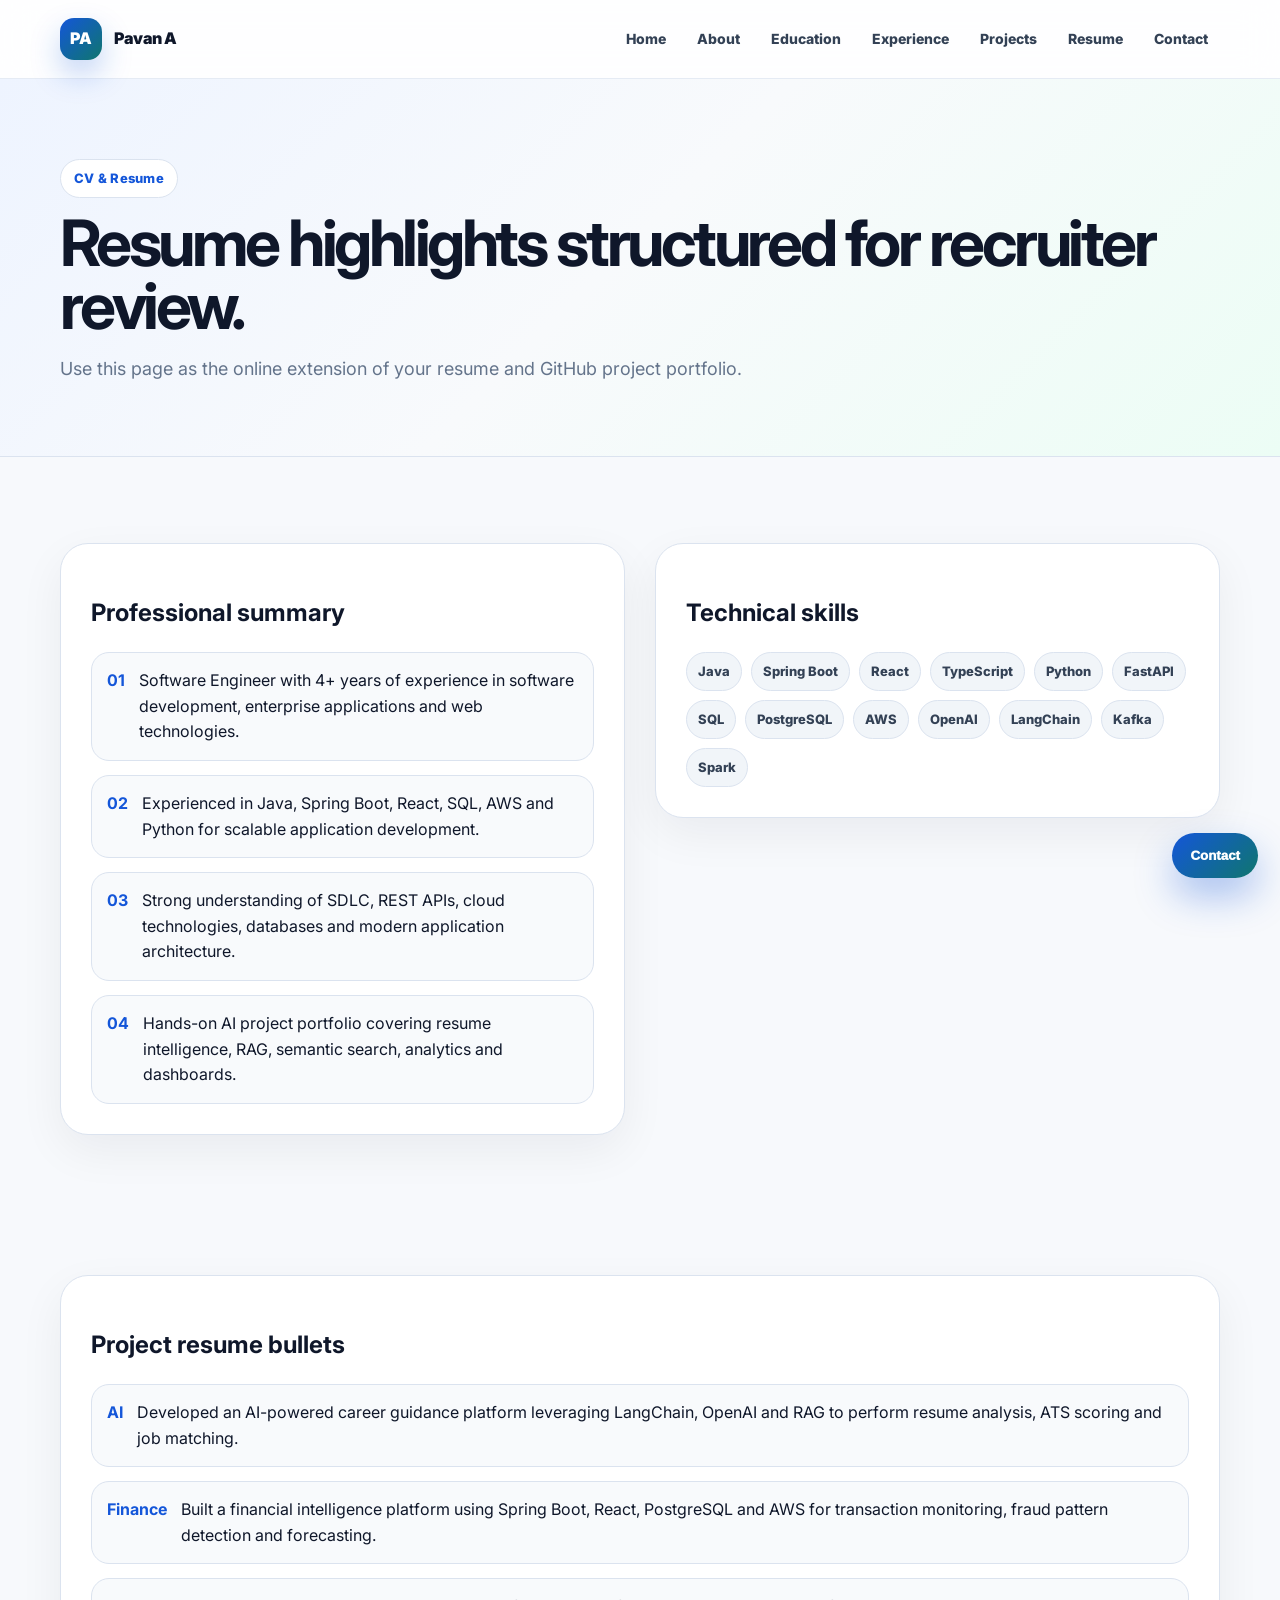
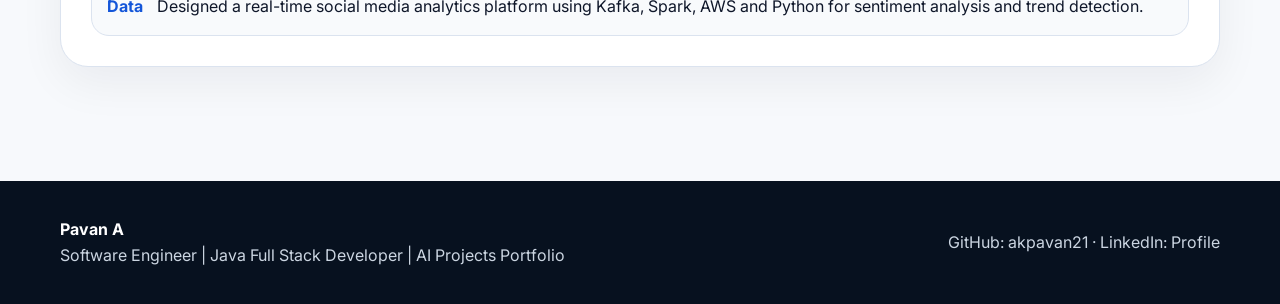
==== pavan-final-professional-portfolio/resume.html @ 79d5ab6f "Add files via upload" ====
<!doctype html><html lang="en"><head><meta charset="utf-8"><meta name="viewport" content="width=device-width, initial-scale=1"><title>Resume | Pavan A Portfolio</title><meta name="description" content="Professional portfolio for Pavan A, Software Engineer and Java Full Stack Developer with AI, AWS, React and Python projects."><link rel="preconnect" href="https://fonts.googleapis.com"><link rel="preconnect" href="https://fonts.gstatic.com" crossorigin><link href="https://fonts.googleapis.com/css2?family=Inter:wght@400;600;700;800;900&display=swap" rel="stylesheet"><link rel="stylesheet" href="styles.css"></head><body><nav class="nav"><div class="container nav-wrap"><a class="brand" href="index.html"><span class="brand-mark">PA</span><span>Pavan A</span></a><button class="menu">Menu</button><div class="nav-links"><a href="index.html">Home</a><a href="about.html">About</a><a href="education.html">Education</a><a href="experience.html">Experience</a><a href="projects.html">Projects</a><a href="resume.html">Resume</a><a href="contact.html">Contact</a></div></div></nav>
<header class="page-hero"><div class="container"><span class="eyebrow">CV & Resume</span><h1>Resume highlights structured for recruiter review.</h1><p>Use this page as the online extension of your resume and GitHub project portfolio.</p></div></header>
<section class="section"><div class="container two-col"><div class="panel"><h2>Professional summary</h2><div class="resume-list"><div class="resume-line"><b>01</b><span>Software Engineer with 4+ years of experience in software development, enterprise applications and web technologies.</span></div><div class="resume-line"><b>02</b><span>Experienced in Java, Spring Boot, React, SQL, AWS and Python for scalable application development.</span></div><div class="resume-line"><b>03</b><span>Strong understanding of SDLC, REST APIs, cloud technologies, databases and modern application architecture.</span></div><div class="resume-line"><b>04</b><span>Hands-on AI project portfolio covering resume intelligence, RAG, semantic search, analytics and dashboards.</span></div></div></div><div class="panel"><h2>Technical skills</h2><div class="tags"><span class="tag">Java</span><span class="tag">Spring Boot</span><span class="tag">React</span><span class="tag">TypeScript</span><span class="tag">Python</span><span class="tag">FastAPI</span><span class="tag">SQL</span><span class="tag">PostgreSQL</span><span class="tag">AWS</span><span class="tag">OpenAI</span><span class="tag">LangChain</span><span class="tag">Kafka</span><span class="tag">Spark</span></div></div></div></section>
<section class="section-tight"><div class="container panel"><h2>Project resume bullets</h2><div class="resume-list"><div class="resume-line"><b>AI</b><span>Developed an AI-powered career guidance platform leveraging LangChain, OpenAI and RAG to perform resume analysis, ATS scoring and job matching.</span></div><div class="resume-line"><b>Finance</b><span>Built a financial intelligence platform using Spring Boot, React, PostgreSQL and AWS for transaction monitoring, fraud pattern detection and forecasting.</span></div><div class="resume-line"><b>Data</b><span>Designed a real-time social media analytics platform using Kafka, Spark, AWS and Python for sentiment analysis and trend detection.</span></div></div></div></section>
<div class="floating"><div class="float-card"><h3>Contact Pavan</h3><p>Software Engineer focused on Java Full Stack, AWS, Python, AI and data-driven platforms.</p><p><b>Email:</b><br>PAkkapelly_GPS@nec.edu</p><a class="btn btn-primary" href="contact.html">Open Contact Page</a></div><button class="float-toggle">Contact</button></div><footer class="footer"><div class="container footer-wrap"><div><b>Pavan A</b><br>Software Engineer | Java Full Stack Developer | AI Projects Portfolio</div><div>GitHub: <a href="https://github.com/akpavan21" target="_blank">akpavan21</a> · LinkedIn: <a href="https://www.linkedin.com/in/pavan-a-5693b21a5" target="_blank">Profile</a></div></div></footer><script src="script.js"></script></body></html>
---- pavan-final-professional-portfolio/styles.css ----
:root{
  --bg:#f7f9fc; --surface:#ffffff; --text:#0f172a; --muted:#64748b; --line:#dbe3ef;
  --primary:#1456d9; --primary-2:#0f766e; --accent:#7c3aed; --soft:#eef4ff; --soft2:#ecfdf5;
  --dark:#07111f; --shadow:0 20px 60px rgba(15,23,42,.10); --radius:24px;
}
*{box-sizing:border-box} html{scroll-behavior:smooth} body{margin:0;font-family:Inter,ui-sans-serif,system-ui,-apple-system,BlinkMacSystemFont,"Segoe UI",sans-serif;color:var(--text);background:var(--bg);line-height:1.6}
a{color:inherit;text-decoration:none} img{max-width:100%;display:block}.container{width:min(1160px,92%);margin:0 auto}.eyebrow{display:inline-flex;gap:8px;align-items:center;border:1px solid var(--line);background:#fff;border-radius:999px;padding:8px 13px;color:var(--primary);font-weight:800;font-size:13px;letter-spacing:.02em}.section{padding:86px 0}.section-tight{padding:54px 0}.section-title{font-size:clamp(34px,4vw,54px);line-height:1.05;margin:14px 0 18px;letter-spacing:-.04em}.section-copy{font-size:18px;color:var(--muted);max-width:760px}.btn{display:inline-flex;align-items:center;justify-content:center;gap:10px;border-radius:14px;padding:14px 18px;font-weight:850;border:1px solid transparent;transition:.2s}.btn-primary{background:var(--primary);color:#fff;box-shadow:0 12px 28px rgba(20,86,217,.25)}.btn-primary:hover{transform:translateY(-2px);box-shadow:0 18px 36px rgba(20,86,217,.34)}.btn-secondary{background:#fff;color:var(--text);border-color:var(--line)}.btn-secondary:hover{border-color:var(--primary);color:var(--primary)}
.nav{position:sticky;top:0;z-index:30;background:rgba(255,255,255,.86);backdrop-filter:blur(18px);border-bottom:1px solid rgba(219,227,239,.7)}.nav-wrap{height:78px;display:flex;align-items:center;justify-content:space-between}.brand{display:flex;align-items:center;gap:12px;font-weight:950;letter-spacing:-.03em}.brand-mark{width:42px;height:42px;border-radius:14px;background:linear-gradient(135deg,var(--primary),var(--primary-2));color:#fff;display:grid;place-items:center;box-shadow:0 14px 30px rgba(20,86,217,.26)}.nav-links{display:flex;align-items:center;gap:7px}.nav-links a{font-weight:800;color:#334155;padding:10px 12px;border-radius:12px;font-size:14px}.nav-links a:hover,.nav-links a.active{background:var(--soft);color:var(--primary)}.menu{display:none;border:0;background:#fff;border:1px solid var(--line);border-radius:12px;padding:10px 12px;font-weight:900}
.hero{position:relative;overflow:hidden;background:radial-gradient(circle at 15% 15%,#dbeafe 0,#f7f9fc 34%,transparent 55%),radial-gradient(circle at 85% 5%,#ccfbf1 0,#f7f9fc 30%,transparent 55%);padding:90px 0 72px}.hero-grid{display:grid;grid-template-columns:1.08fr .92fr;gap:46px;align-items:center}.hero h1{font-size:clamp(46px,6.7vw,82px);line-height:.96;margin:18px 0;letter-spacing:-.065em}.hero h1 span{background:linear-gradient(120deg,var(--primary),var(--primary-2),var(--accent));-webkit-background-clip:text;background-clip:text;color:transparent}.hero p{font-size:19px;color:var(--muted);max-width:690px}.hero-actions{display:flex;flex-wrap:wrap;gap:12px;margin:30px 0}.hero-stats{display:grid;grid-template-columns:repeat(3,1fr);gap:12px;margin-top:28px}.stat{background:rgba(255,255,255,.85);border:1px solid var(--line);border-radius:18px;padding:18px;box-shadow:0 10px 30px rgba(15,23,42,.06)}.stat strong{font-size:28px;display:block;letter-spacing:-.04em}.stat span{font-size:13px;color:var(--muted);font-weight:750}.visual-card{background:#07111f;color:#fff;border-radius:34px;padding:24px;box-shadow:var(--shadow);position:relative;overflow:hidden}.visual-card:before{content:"";position:absolute;inset:-90px -60px auto auto;width:250px;height:250px;border-radius:50%;background:rgba(20,184,166,.35);filter:blur(10px)}.terminal{background:rgba(255,255,255,.08);border:1px solid rgba(255,255,255,.12);border-radius:22px;padding:18px;position:relative}.terminal-head{display:flex;gap:7px;margin-bottom:16px}.dot{width:11px;height:11px;border-radius:50%;background:#ef4444}.dot:nth-child(2){background:#f59e0b}.dot:nth-child(3){background:#22c55e}.code-line{font-family:"SFMono-Regular",Consolas,monospace;font-size:13px;color:#cbd5e1;margin:8px 0}.code-line b{color:#5eead4}.architecture-mini{display:grid;gap:10px;margin-top:18px}.mini-node{background:rgba(255,255,255,.10);border:1px solid rgba(255,255,255,.13);border-radius:15px;padding:12px;font-weight:800;display:flex;justify-content:space-between;align-items:center}.mini-node span{color:#93c5fd;font-size:12px}.pulse{position:absolute;right:20px;bottom:18px;width:76px;height:76px;border-radius:50%;border:1px solid rgba(255,255,255,.2);display:grid;place-items:center}.pulse:before{content:"";width:32px;height:32px;border-radius:50%;background:#5eead4;box-shadow:0 0 0 12px rgba(94,234,212,.1);animation:pulse 1.8s infinite}@keyframes pulse{50%{transform:scale(.82);opacity:.7}}
.card-grid{display:grid;grid-template-columns:repeat(3,1fr);gap:22px}.card{background:var(--surface);border:1px solid var(--line);border-radius:var(--radius);padding:26px;box-shadow:0 10px 34px rgba(15,23,42,.05)}.card:hover{transform:translateY(-3px);transition:.2s;box-shadow:var(--shadow)}.icon{width:52px;height:52px;border-radius:16px;display:grid;place-items:center;background:var(--soft);color:var(--primary);font-size:22px;margin-bottom:16px}.card h3{margin:8px 0 8px;font-size:22px;letter-spacing:-.03em}.card p{color:var(--muted);margin:0}.two-col{display:grid;grid-template-columns:1fr 1fr;gap:30px;align-items:start}.panel{background:#fff;border:1px solid var(--line);border-radius:28px;padding:30px;box-shadow:0 16px 46px rgba(15,23,42,.06)}.dark-panel{background:linear-gradient(135deg,#08111f,#0f1d34);color:#fff;border:0}.dark-panel p,.dark-panel li{color:#cbd5e1}.profile-box{display:flex;gap:20px;align-items:center}.avatar{width:96px;height:96px;border-radius:26px;background:linear-gradient(135deg,var(--primary),var(--accent));color:#fff;font-size:34px;font-weight:950;display:grid;place-items:center;box-shadow:0 18px 36px rgba(20,86,217,.25)}.tags{display:flex;flex-wrap:wrap;gap:9px;margin-top:16px}.tag{background:#f1f5f9;border:1px solid var(--line);padding:8px 11px;border-radius:999px;font-size:13px;font-weight:800;color:#334155}.dark-panel .tag{background:rgba(255,255,255,.08);border-color:rgba(255,255,255,.15);color:#dbeafe}.timeline{position:relative;display:grid;gap:18px}.timeline:before{content:"";position:absolute;left:18px;top:10px;bottom:10px;width:2px;background:var(--line)}.tl-item{position:relative;padding-left:52px}.tl-item:before{content:"";position:absolute;left:9px;top:8px;width:20px;height:20px;border-radius:50%;background:var(--primary);border:5px solid #dbeafe}.tl-item h3{margin:0;font-size:19px}.tl-item p{margin:4px 0;color:var(--muted)}.tl-date{display:inline-block;margin-top:7px;color:var(--primary);font-weight:900;font-size:13px}.project-card{padding:0;overflow:hidden}.project-visual{height:210px;background:linear-gradient(135deg,#dbeafe,#ccfbf1);position:relative;display:grid;place-items:center}.project-visual svg{width:86%;height:86%}.project-body{padding:24px}.project-links{display:flex;gap:10px;flex-wrap:wrap;margin-top:18px}.architecture{display:grid;grid-template-columns:repeat(5,1fr);gap:14px;align-items:center}.arch-node{min-height:128px;background:#fff;border:1px solid var(--line);border-radius:22px;padding:18px;text-align:center;box-shadow:0 10px 28px rgba(15,23,42,.05)}.arch-node strong{display:block;margin:8px 0 4px}.arch-arrow{text-align:center;color:var(--primary);font-size:28px;font-weight:950}.skill-bars{display:grid;gap:16px}.skill-row{display:grid;gap:7px}.skill-top{display:flex;justify-content:space-between;font-weight:850}.bar{height:12px;background:#e2e8f0;border-radius:999px;overflow:hidden}.bar span{display:block;height:100%;border-radius:999px;background:linear-gradient(90deg,var(--primary),var(--primary-2));width:var(--w)}.viz-grid{display:grid;grid-template-columns:1fr 1fr;gap:24px}.chart-card{background:#fff;border:1px solid var(--line);border-radius:28px;padding:26px}.donut{width:220px;height:220px;border-radius:50%;background:conic-gradient(var(--primary) 0 30%,var(--primary-2) 30% 52%,var(--accent) 52% 72%,#f59e0b 72% 87%,#94a3b8 87% 100%);margin:20px auto;position:relative}.donut:after{content:"Portfolio";position:absolute;inset:38px;background:#fff;border-radius:50%;display:grid;place-items:center;font-weight:950;color:var(--text)}.legend{display:grid;gap:8px}.legend div{display:flex;align-items:center;gap:10px;color:var(--muted);font-weight:750}.sw{width:13px;height:13px;border-radius:4px;background:var(--primary)}.sw.t{background:var(--primary-2)}.sw.p{background:var(--accent)}.sw.a{background:#f59e0b}.sw.g{background:#94a3b8}.resume-list{display:grid;gap:14px}.resume-line{display:flex;gap:14px;padding:15px;border-radius:18px;background:#f8fafc;border:1px solid var(--line)}.resume-line b{color:var(--primary)}.contact-box{display:grid;grid-template-columns:1fr 1fr;gap:24px}.form{display:grid;gap:12px}.form input,.form textarea{width:100%;padding:15px 16px;border:1px solid var(--line);border-radius:15px;font:inherit}.form textarea{min-height:140px}.footer{background:#07111f;color:#cbd5e1;padding:36px 0;margin-top:60px}.footer-wrap{display:flex;justify-content:space-between;gap:20px;align-items:center}.footer b{color:#fff}.floating{position:fixed;right:22px;bottom:22px;z-index:40}.float-toggle{border:0;border-radius:999px;background:linear-gradient(135deg,var(--primary),var(--primary-2));color:#fff;font-weight:950;padding:15px 18px;box-shadow:0 18px 38px rgba(20,86,217,.35);cursor:pointer}.float-card{display:none;position:absolute;right:0;bottom:64px;width:310px;background:#fff;border:1px solid var(--line);border-radius:24px;box-shadow:var(--shadow);padding:18px}.float-card.open{display:block}.float-card h3{margin:0 0 8px}.page-hero{background:linear-gradient(135deg,#eef4ff,#f8fafc 48%,#ecfdf5);padding:80px 0 54px;border-bottom:1px solid var(--line)}.page-hero h1{font-size:clamp(42px,5vw,70px);line-height:.98;letter-spacing:-.055em;margin:14px 0}.page-hero p{font-size:18px;color:var(--muted);max-width:820px}.video-shell{aspect-ratio:16/9;background:#07111f;border-radius:28px;display:grid;place-items:center;color:#fff;position:relative;overflow:hidden}.video-shell:before{content:"";position:absolute;width:420px;height:420px;border-radius:50%;background:rgba(20,86,217,.26);filter:blur(4px)}.play{position:relative;width:78px;height:78px;border-radius:50%;background:#fff;color:var(--primary);display:grid;place-items:center;font-size:28px;font-weight:950;box-shadow:0 18px 50px rgba(0,0,0,.25)}
@media(max-width:900px){.menu{display:block}.nav-links{position:absolute;left:4%;right:4%;top:78px;background:#fff;border:1px solid var(--line);border-radius:20px;box-shadow:var(--shadow);padding:14px;display:none;flex-direction:column;align-items:stretch}.nav-links.open{display:flex}.hero-grid,.two-col,.viz-grid,.contact-box{grid-template-columns:1fr}.card-grid{grid-template-columns:1fr}.hero-stats{grid-template-columns:1fr}.architecture{grid-template-columns:1fr}.arch-arrow{transform:rotate(90deg)}.footer-wrap{flex-direction:column;align-items:flex-start}}

/* Icon-based contact details */
.contact-icon-list{display:grid;gap:16px;margin:22px 0 24px}.contact-icon-item{display:flex;align-items:center;gap:16px;padding:16px 18px;border:1px solid var(--line);border-radius:20px;background:#f8fafc;transition:.2s}.contact-icon-item:hover{transform:translateY(-2px);border-color:var(--primary);box-shadow:0 12px 28px rgba(15,23,42,.08)}.contact-icon{width:52px;height:52px;border-radius:16px;display:grid;place-items:center;flex:0 0 52px}.contact-icon svg{width:26px;height:26px;fill:#fff}.email-icon{background:linear-gradient(135deg,#2563eb,#0ea5e9)}.linkedin-icon{background:linear-gradient(135deg,#0a66c2,#2563eb)}.github-icon{background:linear-gradient(135deg,#111827,#334155)}.contact-icon-item strong{display:block;font-size:16px;line-height:1.1;color:var(--text)}.contact-icon-item small{display:block;margin-top:4px;font-size:14px;color:var(--muted);word-break:break-word}
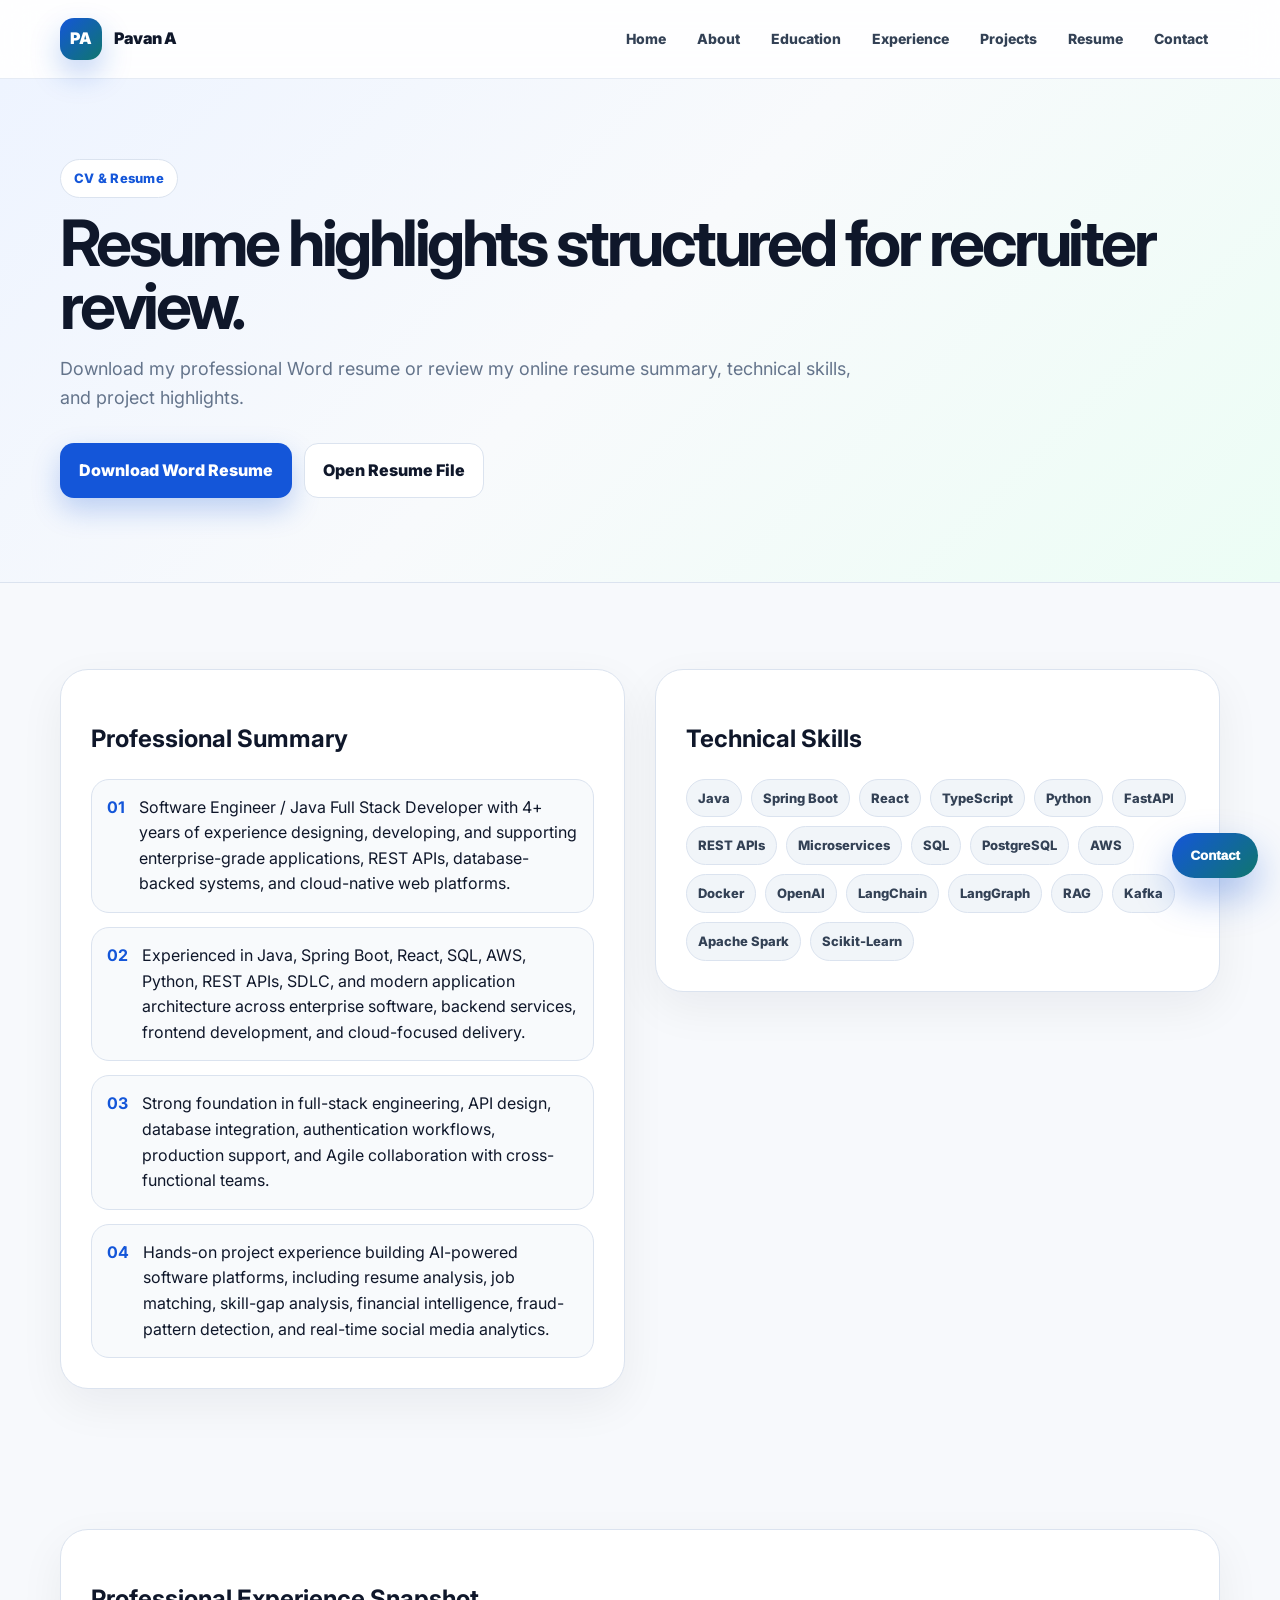
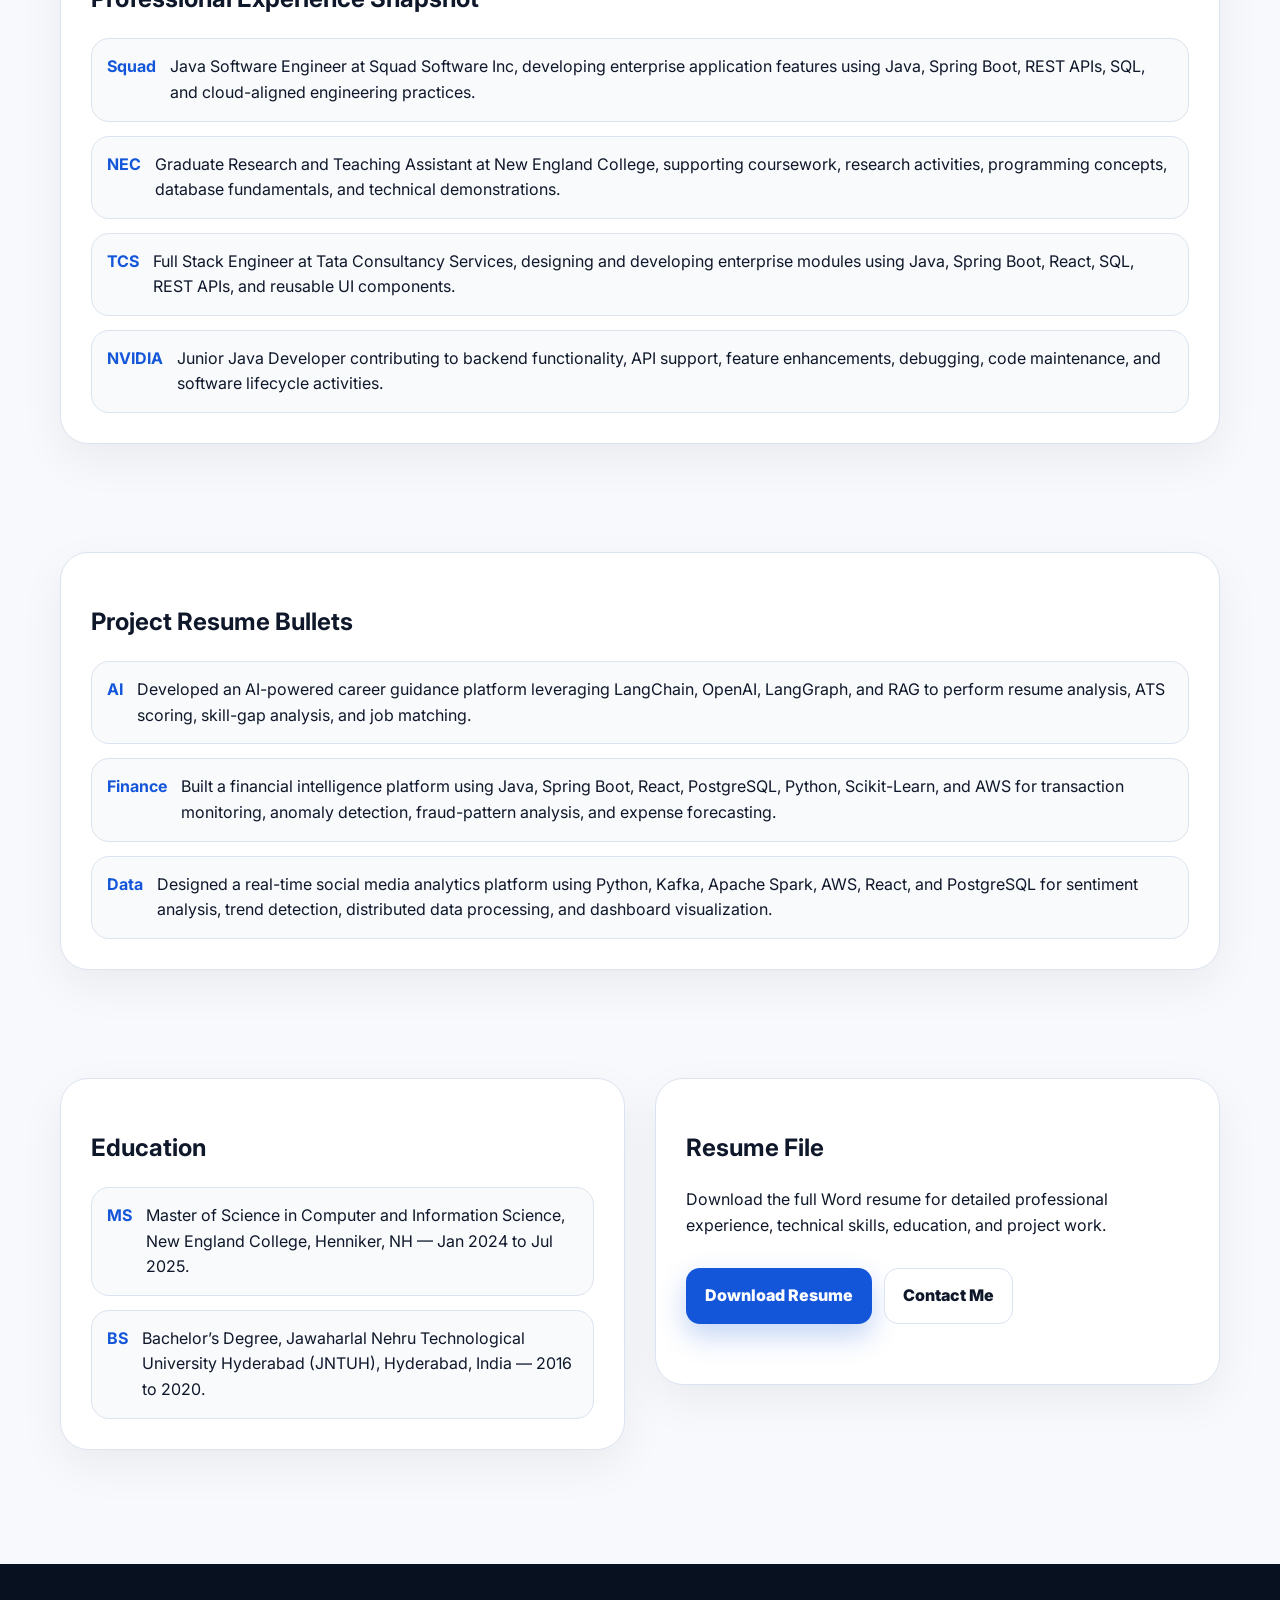
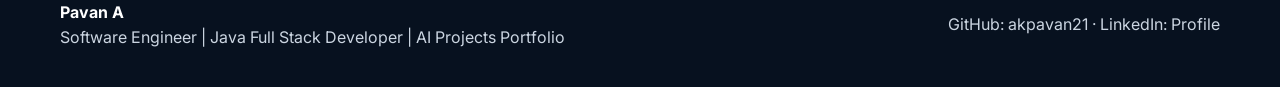
==== commit e23eeb3f: "Update resume.html" ====
--- a/pavan-final-professional-portfolio/resume.html
+++ b/pavan-final-professional-portfolio/resume.html
@@ -1,5 +1,293 @@
-<!doctype html><html lang="en"><head><meta charset="utf-8"><meta name="viewport" content="width=device-width, initial-scale=1"><title>Resume | Pavan A Portfolio</title><meta name="description" content="Professional portfolio for Pavan A, Software Engineer and Java Full Stack Developer with AI, AWS, React and Python projects."><link rel="preconnect" href="https://fonts.googleapis.com"><link rel="preconnect" href="https://fonts.gstatic.com" crossorigin><link href="https://fonts.googleapis.com/css2?family=Inter:wght@400;600;700;800;900&display=swap" rel="stylesheet"><link rel="stylesheet" href="styles.css"></head><body><nav class="nav"><div class="container nav-wrap"><a class="brand" href="index.html"><span class="brand-mark">PA</span><span>Pavan A</span></a><button class="menu">Menu</button><div class="nav-links"><a href="index.html">Home</a><a href="about.html">About</a><a href="education.html">Education</a><a href="experience.html">Experience</a><a href="projects.html">Projects</a><a href="resume.html">Resume</a><a href="contact.html">Contact</a></div></div></nav>
-<header class="page-hero"><div class="container"><span class="eyebrow">CV & Resume</span><h1>Resume highlights structured for recruiter review.</h1><p>Use this page as the online extension of your resume and GitHub project portfolio.</p></div></header>
-<section class="section"><div class="container two-col"><div class="panel"><h2>Professional summary</h2><div class="resume-list"><div class="resume-line"><b>01</b><span>Software Engineer with 4+ years of experience in software development, enterprise applications and web technologies.</span></div><div class="resume-line"><b>02</b><span>Experienced in Java, Spring Boot, React, SQL, AWS and Python for scalable application development.</span></div><div class="resume-line"><b>03</b><span>Strong understanding of SDLC, REST APIs, cloud technologies, databases and modern application architecture.</span></div><div class="resume-line"><b>04</b><span>Hands-on AI project portfolio covering resume intelligence, RAG, semantic search, analytics and dashboards.</span></div></div></div><div class="panel"><h2>Technical skills</h2><div class="tags"><span class="tag">Java</span><span class="tag">Spring Boot</span><span class="tag">React</span><span class="tag">TypeScript</span><span class="tag">Python</span><span class="tag">FastAPI</span><span class="tag">SQL</span><span class="tag">PostgreSQL</span><span class="tag">AWS</span><span class="tag">OpenAI</span><span class="tag">LangChain</span><span class="tag">Kafka</span><span class="tag">Spark</span></div></div></div></section>
-<section class="section-tight"><div class="container panel"><h2>Project resume bullets</h2><div class="resume-list"><div class="resume-line"><b>AI</b><span>Developed an AI-powered career guidance platform leveraging LangChain, OpenAI and RAG to perform resume analysis, ATS scoring and job matching.</span></div><div class="resume-line"><b>Finance</b><span>Built a financial intelligence platform using Spring Boot, React, PostgreSQL and AWS for transaction monitoring, fraud pattern detection and forecasting.</span></div><div class="resume-line"><b>Data</b><span>Designed a real-time social media analytics platform using Kafka, Spark, AWS and Python for sentiment analysis and trend detection.</span></div></div></div></section>
-<div class="floating"><div class="float-card"><h3>Contact Pavan</h3><p>Software Engineer focused on Java Full Stack, AWS, Python, AI and data-driven platforms.</p><p><b>Email:</b><br>PAkkapelly_GPS@nec.edu</p><a class="btn btn-primary" href="contact.html">Open Contact Page</a></div><button class="float-toggle">Contact</button></div><footer class="footer"><div class="container footer-wrap"><div><b>Pavan A</b><br>Software Engineer | Java Full Stack Developer | AI Projects Portfolio</div><div>GitHub: <a href="https://github.com/akpavan21" target="_blank">akpavan21</a> · LinkedIn: <a href="https://www.linkedin.com/in/pavan-a-5693b21a5" target="_blank">Profile</a></div></div></footer><script src="script.js"></script></body></html>+<!doctype html>
+<html lang="en">
+<head>
+  <meta charset="utf-8">
+  <meta name="viewport" content="width=device-width, initial-scale=1">
+  <title>Resume | Pavan A Portfolio</title>
+  <meta name="description" content="Resume page for Pavan A, Software Engineer and Java Full Stack Developer.">
+  <link rel="preconnect" href="https://fonts.googleapis.com">
+  <link rel="preconnect" href="https://fonts.gstatic.com" crossorigin>
+  <link href="https://fonts.googleapis.com/css2?family=Inter:wght@400;600;700;800;900&display=swap" rel="stylesheet">
+  <link rel="stylesheet" href="styles.css">
+</head>
+
+<body>
+  <nav class="nav">
+    <div class="container nav-wrap">
+      <a class="brand" href="index.html">
+        <span class="brand-mark">PA</span>
+        <span>Pavan A</span>
+      </a>
+
+      <button class="menu">Menu</button>
+
+      <div class="nav-links">
+        <a href="index.html">Home</a>
+        <a href="about.html">About</a>
+        <a href="education.html">Education</a>
+        <a href="experience.html">Experience</a>
+        <a href="projects.html">Projects</a>
+        <a href="resume.html">Resume</a>
+        <a href="contact.html">Contact</a>
+      </div>
+    </div>
+  </nav>
+
+  <header class="page-hero">
+    <div class="container">
+      <span class="eyebrow">CV & Resume</span>
+      <h1>Resume highlights structured for recruiter review.</h1>
+      <p>
+        Download my professional Word resume or review my online resume summary,
+        technical skills, and project highlights.
+      </p>
+
+      <div class="hero-actions">
+        <a class="btn btn-primary"
+           href="assets/resume/Pavan_A_Java_Full_Stack_Resume.docx"
+           download>
+          Download Word Resume
+        </a>
+
+        <a class="btn btn-secondary"
+           href="assets/resume/Pavan_A_Java_Full_Stack_Resume.docx"
+           target="_blank">
+          Open Resume File
+        </a>
+      </div>
+    </div>
+  </header>
+
+  <section class="section">
+    <div class="container two-col">
+      <div class="panel">
+        <h2>Professional Summary</h2>
+
+        <div class="resume-list">
+          <div class="resume-line">
+            <b>01</b>
+            <span>
+              Software Engineer / Java Full Stack Developer with 4+ years of experience
+              designing, developing, and supporting enterprise-grade applications,
+              REST APIs, database-backed systems, and cloud-native web platforms.
+            </span>
+          </div>
+
+          <div class="resume-line">
+            <b>02</b>
+            <span>
+              Experienced in Java, Spring Boot, React, SQL, AWS, Python, REST APIs,
+              SDLC, and modern application architecture across enterprise software,
+              backend services, frontend development, and cloud-focused delivery.
+            </span>
+          </div>
+
+          <div class="resume-line">
+            <b>03</b>
+            <span>
+              Strong foundation in full-stack engineering, API design, database
+              integration, authentication workflows, production support, and Agile
+              collaboration with cross-functional teams.
+            </span>
+          </div>
+
+          <div class="resume-line">
+            <b>04</b>
+            <span>
+              Hands-on project experience building AI-powered software platforms,
+              including resume analysis, job matching, skill-gap analysis, financial
+              intelligence, fraud-pattern detection, and real-time social media analytics.
+            </span>
+          </div>
+        </div>
+      </div>
+
+      <div class="panel">
+        <h2>Technical Skills</h2>
+
+        <div class="tags">
+          <span class="tag">Java</span>
+          <span class="tag">Spring Boot</span>
+          <span class="tag">React</span>
+          <span class="tag">TypeScript</span>
+          <span class="tag">Python</span>
+          <span class="tag">FastAPI</span>
+          <span class="tag">REST APIs</span>
+          <span class="tag">Microservices</span>
+          <span class="tag">SQL</span>
+          <span class="tag">PostgreSQL</span>
+          <span class="tag">AWS</span>
+          <span class="tag">Docker</span>
+          <span class="tag">OpenAI</span>
+          <span class="tag">LangChain</span>
+          <span class="tag">LangGraph</span>
+          <span class="tag">RAG</span>
+          <span class="tag">Kafka</span>
+          <span class="tag">Apache Spark</span>
+          <span class="tag">Scikit-Learn</span>
+        </div>
+      </div>
+    </div>
+  </section>
+
+  <section class="section-tight">
+    <div class="container panel">
+      <h2>Professional Experience Snapshot</h2>
+
+      <div class="resume-list">
+        <div class="resume-line">
+          <b>Squad</b>
+          <span>
+            Java Software Engineer at Squad Software Inc, developing enterprise
+            application features using Java, Spring Boot, REST APIs, SQL, and
+            cloud-aligned engineering practices.
+          </span>
+        </div>
+
+        <div class="resume-line">
+          <b>NEC</b>
+          <span>
+            Graduate Research and Teaching Assistant at New England College,
+            supporting coursework, research activities, programming concepts,
+            database fundamentals, and technical demonstrations.
+          </span>
+        </div>
+
+        <div class="resume-line">
+          <b>TCS</b>
+          <span>
+            Full Stack Engineer at Tata Consultancy Services, designing and developing
+            enterprise modules using Java, Spring Boot, React, SQL, REST APIs, and
+            reusable UI components.
+          </span>
+        </div>
+
+        <div class="resume-line">
+          <b>NVIDIA</b>
+          <span>
+            Junior Java Developer contributing to backend functionality, API support,
+            feature enhancements, debugging, code maintenance, and software lifecycle
+            activities.
+          </span>
+        </div>
+      </div>
+    </div>
+  </section>
+
+  <section class="section-tight">
+    <div class="container panel">
+      <h2>Project Resume Bullets</h2>
+
+      <div class="resume-list">
+        <div class="resume-line">
+          <b>AI</b>
+          <span>
+            Developed an AI-powered career guidance platform leveraging LangChain,
+            OpenAI, LangGraph, and RAG to perform resume analysis, ATS scoring,
+            skill-gap analysis, and job matching.
+          </span>
+        </div>
+
+        <div class="resume-line">
+          <b>Finance</b>
+          <span>
+            Built a financial intelligence platform using Java, Spring Boot, React,
+            PostgreSQL, Python, Scikit-Learn, and AWS for transaction monitoring,
+            anomaly detection, fraud-pattern analysis, and expense forecasting.
+          </span>
+        </div>
+
+        <div class="resume-line">
+          <b>Data</b>
+          <span>
+            Designed a real-time social media analytics platform using Python, Kafka,
+            Apache Spark, AWS, React, and PostgreSQL for sentiment analysis, trend
+            detection, distributed data processing, and dashboard visualization.
+          </span>
+        </div>
+      </div>
+    </div>
+  </section>
+
+  <section class="section-tight">
+    <div class="container two-col">
+      <div class="panel">
+        <h2>Education</h2>
+
+        <div class="resume-list">
+          <div class="resume-line">
+            <b>MS</b>
+            <span>
+              Master of Science in Computer and Information Science,
+              New England College, Henniker, NH — Jan 2024 to Jul 2025.
+            </span>
+          </div>
+
+          <div class="resume-line">
+            <b>BS</b>
+            <span>
+              Bachelor’s Degree, Jawaharlal Nehru Technological University Hyderabad
+              (JNTUH), Hyderabad, India — 2016 to 2020.
+            </span>
+          </div>
+        </div>
+      </div>
+
+      <div class="panel">
+        <h2>Resume File</h2>
+        <p>
+          Download the full Word resume for detailed professional experience,
+          technical skills, education, and project work.
+        </p>
+
+        <div class="hero-actions">
+          <a class="btn btn-primary"
+             href="assets/resume/Pavan_A_Java_Full_Stack_Resume.docx"
+             download>
+            Download Resume
+          </a>
+
+          <a class="btn btn-secondary"
+             href="contact.html">
+            Contact Me
+          </a>
+        </div>
+      </div>
+    </div>
+  </section>
+
+  <div class="floating">
+    <div class="float-card">
+      <h3>Contact Pavan</h3>
+      <p>
+        Software Engineer focused on Java Full Stack, AWS, Python, AI and
+        data-driven platforms.
+      </p>
+      <p>
+        <b>Email:</b><br>
+        PAkkapelly_GPS@nec.edu
+      </p>
+      <a class="btn btn-primary" href="contact.html">Open Contact Page</a>
+    </div>
+    <button class="float-toggle">Contact</button>
+  </div>
+
+  <footer class="footer">
+    <div class="container footer-wrap">
+      <div>
+        <b>Pavan A</b><br>
+        Software Engineer | Java Full Stack Developer | AI Projects Portfolio
+      </div>
+
+      <div>
+        GitHub:
+        <a href="https://github.com/akpavan21" target="_blank">akpavan21</a>
+        · LinkedIn:
+        <a href="https://www.linkedin.com/in/pavan-a-5693b21a5" target="_blank">Profile</a>
+      </div>
+    </div>
+  </footer>
+
+  <script src="script.js"></script>
+</body>
+</html>
